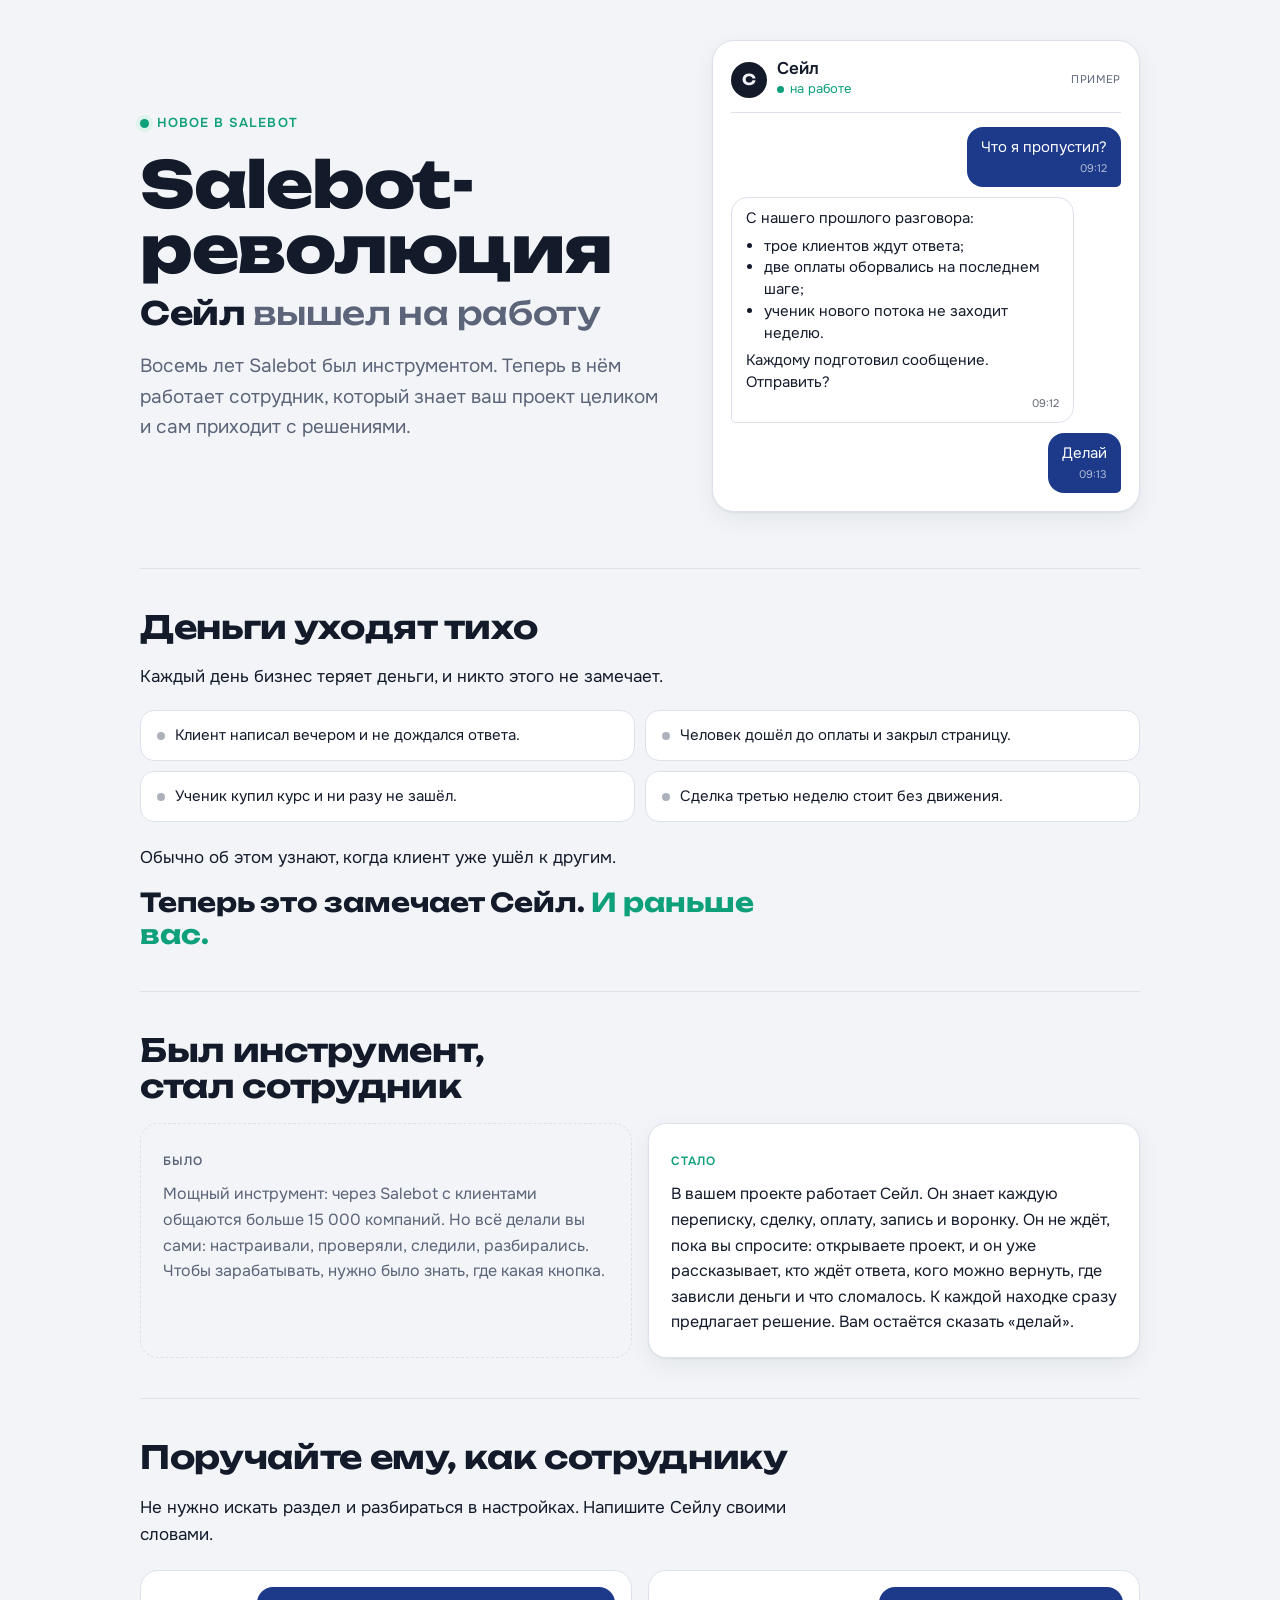
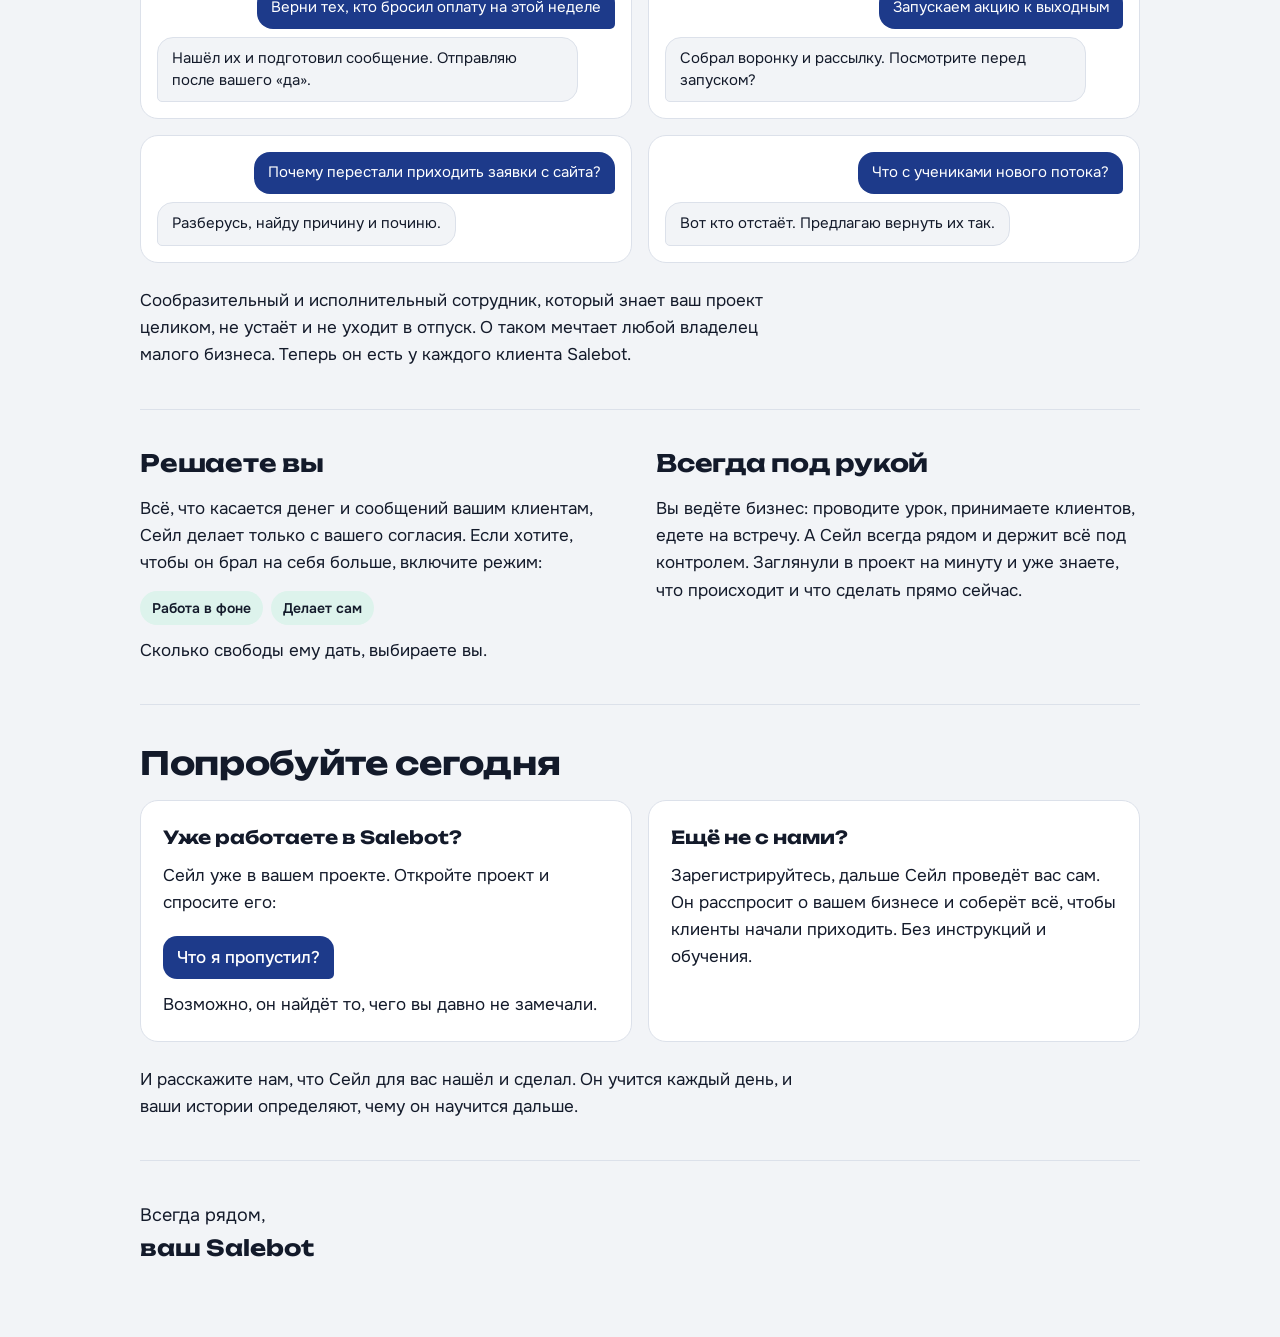
==== sale/index.html @ 3306b111 "Обращение к клиентам: Salebot-революция, Сейл вышел на работу" ====
<!doctype html>
<html lang="ru">
<head>
<meta charset="utf-8">
<meta name="viewport" content="width=device-width, initial-scale=1">
<meta name="robots" content="noindex, nofollow">
<title>Сейл вышел на работу</title>
<link rel="preconnect" href="https://fonts.googleapis.com">
<link rel="preconnect" href="https://fonts.gstatic.com" crossorigin>
<link rel="stylesheet" href="https://fonts.googleapis.com/css2?family=Unbounded:wght@500;700;800&family=Onest:wght@400;500;600;700&display=swap">
<style>
*, *::before, *::after { box-sizing: border-box; }
html { -webkit-text-size-adjust: 100%; }
body { margin: 0; }
img { max-width: 100%; }
/* Layout: one reading column; the product speaks through messenger bubbles (owner right, Sale left), "online" green as the only accent */
:root {
  --bg: #F2F4F7;
  --surface: #FFFFFF;
  --ink: #131A2A;
  --muted: #5B6478;
  --line: #DCE1EA;
  --accent: #0E9F7B;
  --accent-soft: #DDF3EC;
  --owner: #1D3A8A;
  --owner-ink: #FFFFFF;
  --sale: #FFFFFF;
  --draft: #8A5A00;
  --draft-bg: #FFF3D6;
  --f-display: "Unbounded", "Arial Black", system-ui, sans-serif;
  --f-body: "Onest", "Segoe UI", system-ui, -apple-system, sans-serif;
  --shadow: 0 1px 2px rgba(19,26,42,.06), 0 8px 24px rgba(19,26,42,.06);
}
@media (prefers-color-scheme: dark) {
  :root:not([data-theme="light"]) {
    --bg: #0E131D; --surface: #161D2B; --ink: #E9EDF5; --muted: #9AA4B8; --line: #263045;
    --accent: #2DC89F; --accent-soft: #123A31; --owner: #3558C4; --owner-ink: #FFFFFF;
    --sale: #1C2536; --draft: #F1C267; --draft-bg: #2E2616;
    --shadow: 0 1px 2px rgba(0,0,0,.3), 0 8px 24px rgba(0,0,0,.25);
    color-scheme: dark;
  }
}
:root[data-theme="dark"] {
  --bg: #0E131D; --surface: #161D2B; --ink: #E9EDF5; --muted: #9AA4B8; --line: #263045;
  --accent: #2DC89F; --accent-soft: #123A31; --owner: #3558C4; --owner-ink: #FFFFFF;
  --sale: #1C2536; --draft: #F1C267; --draft-bg: #2E2616;
  --shadow: 0 1px 2px rgba(0,0,0,.3), 0 8px 24px rgba(0,0,0,.25);
  color-scheme: dark;
}

body { background: var(--bg); color: var(--ink); font-family: var(--f-body); font-size: 17px; line-height: 1.6; }
.wrap { max-width: 1040px; margin: 0 auto; padding-inline: 20px; padding-block: 0 72px; }
.col { max-width: 660px; }

.draft { display: flex; justify-content: center; padding-block: 10px; }
.draft span { font-size: 12px; letter-spacing: .06em; text-transform: uppercase; font-weight: 600; color: var(--draft); background: var(--draft-bg); padding: 4px 12px; border-radius: 999px; }

/* Hero */
.hero { display: grid; grid-template-columns: minmax(0, 1.1fr) minmax(0, .9fr); gap: 48px; align-items: center; padding-block: 40px 56px; }
.eyebrow { display: inline-flex; align-items: center; gap: 8px; font-size: 13px; font-weight: 600; letter-spacing: .08em; text-transform: uppercase; color: var(--accent); }
.dot { width: 9px; height: 9px; border-radius: 50%; background: var(--accent); box-shadow: 0 0 0 4px var(--accent-soft); flex: none; }
h1 { font-family: var(--f-display); font-weight: 800; font-size: clamp(34px, 6vw, 64px); line-height: 1.02; letter-spacing: -.02em; margin: 16px 0 0; text-wrap: balance; }
h1 .sub { display: block; font-weight: 500; font-size: .5em; letter-spacing: -.01em; margin-top: 14px; color: var(--muted); }
h1 .sub b { color: var(--ink); font-weight: 700; }
.lead { font-size: 19px; color: var(--muted); margin: 22px 0 0; max-width: 34em; }

/* Chat */
.chat { background: var(--surface); border: 1px solid var(--line); border-radius: 22px; box-shadow: var(--shadow); padding: 18px; display: flex; flex-direction: column; gap: 10px; min-width: 0; }
.chat-head { display: flex; align-items: center; gap: 10px; padding-bottom: 12px; border-bottom: 1px solid var(--line); margin-bottom: 4px; }
.avatar { width: 36px; height: 36px; border-radius: 50%; background: var(--ink); color: var(--bg); display: grid; place-items: center; font-family: var(--f-display); font-weight: 700; font-size: 15px; flex: none; }
.chat-head .who { font-weight: 600; line-height: 1.2; }
.chat-head .status { font-size: 13px; color: var(--accent); display: flex; align-items: center; gap: 6px; }
.chat-head .status .dot { width: 7px; height: 7px; box-shadow: none; }
.chat-note { margin-left: auto; font-size: 11px; letter-spacing: .06em; text-transform: uppercase; color: var(--muted); }
.msg { max-width: 88%; padding: 10px 14px; border-radius: 16px; font-size: 15px; line-height: 1.45; }
.msg.owner { align-self: flex-end; background: var(--owner); color: var(--owner-ink); border-bottom-right-radius: 5px; }
.msg.sale { align-self: flex-start; background: var(--sale); border: 1px solid var(--line); border-bottom-left-radius: 5px; }
.msg.sale ul { margin: 6px 0 6px; padding-left: 18px; }
.msg .time { display: block; text-align: right; font-size: 11px; opacity: .65; margin-top: 2px; }
.hero .msg { animation: pop .45s ease-out both; }
.hero .msg:nth-of-type(2) { animation-delay: .25s; }
.hero .msg:nth-of-type(3) { animation-delay: .6s; }
@keyframes pop { from { transform: translateY(8px); opacity: .01; } to { transform: none; opacity: 1; } }

/* Sections */
section { padding-block: 40px; border-top: 1px solid var(--line); }
h2 { font-family: var(--f-display); font-weight: 700; font-size: clamp(24px, 3.4vw, 32px); line-height: 1.15; letter-spacing: -.01em; margin: 0 0 18px; text-wrap: balance; }
p { margin: 0 0 14px; }
p:last-child { margin-bottom: 0; }
.accent { color: var(--accent); }

.losses { list-style: none; padding: 0; margin: 20px 0 22px; display: grid; grid-template-columns: repeat(2, minmax(0, 1fr)); gap: 10px; }
.losses li { background: var(--surface); border: 1px solid var(--line); border-radius: 14px; padding: 14px 16px; font-size: 15px; line-height: 1.4; display: flex; gap: 10px; align-items: flex-start; }
.losses li::before { content: ""; width: 8px; height: 8px; border-radius: 50%; background: var(--muted); opacity: .5; margin-top: 7px; flex: none; }
.punch { font-family: var(--f-display); font-weight: 700; font-size: clamp(20px, 2.8vw, 26px); line-height: 1.25; margin-top: 8px; }

.shift { display: grid; grid-template-columns: repeat(2, minmax(0, 1fr)); gap: 16px; margin-top: 8px; }
.shift > div { border-radius: 18px; padding: 22px; min-width: 0; }
.was { border: 1px dashed var(--line); color: var(--muted); }
.now { background: var(--surface); border: 1px solid var(--line); box-shadow: var(--shadow); }
.tag { display: inline-block; font-size: 12px; font-weight: 600; letter-spacing: .08em; text-transform: uppercase; margin-bottom: 10px; }
.now .tag { color: var(--accent); }
.shift p { font-size: 16px; }

.tasks { display: grid; grid-template-columns: repeat(2, minmax(0, 1fr)); gap: 16px; margin-top: 22px; }
.task { display: flex; flex-direction: column; gap: 8px; background: var(--surface); border: 1px solid var(--line); border-radius: 18px; padding: 16px; min-width: 0; }
.task .msg { max-width: 92%; }
.task .msg.sale { background: var(--bg); }

.promise { display: grid; grid-template-columns: repeat(2, minmax(0, 1fr)); gap: 32px; }
.promise h2 { font-size: clamp(20px, 2.6vw, 24px); }
.modes { display: flex; flex-wrap: wrap; gap: 8px; margin-top: 12px; }
.mode { font-size: 14px; font-weight: 600; padding: 6px 12px; border-radius: 999px; background: var(--accent-soft); color: var(--ink); }

.cta { display: grid; grid-template-columns: repeat(2, minmax(0, 1fr)); gap: 16px; margin-top: 8px; }
.cta > div { background: var(--surface); border: 1px solid var(--line); border-radius: 18px; padding: 22px; min-width: 0; }
.cta h3 { font-family: var(--f-display); font-weight: 700; font-size: 18px; margin: 0 0 10px; }
.cta .ask { display: inline-block; margin-top: 6px; background: var(--owner); color: var(--owner-ink); padding: 8px 14px; border-radius: 14px; border-bottom-right-radius: 5px; font-weight: 500; }

.sign { padding-top: 40px; border-top: 1px solid var(--line); }
.sign p { font-size: 18px; }
.sign .brand { font-family: var(--f-display); font-weight: 700; font-size: 22px; }

@media (max-width: 820px) {
  .hero { grid-template-columns: minmax(0, 1fr); gap: 32px; padding-block: 24px 40px; }
  .promise { grid-template-columns: minmax(0, 1fr); gap: 32px; }
}
@media (max-width: 600px) {
  body { font-size: 16px; }
  .wrap { padding-inline: 16px; }
  .losses, .shift, .tasks, .cta { grid-template-columns: minmax(0, 1fr); }
  .lead { font-size: 17px; }
}
@media (prefers-reduced-motion: reduce) {
  .hero .msg { animation: none; }
}
</style>
</head>
<body>

<div class="wrap">
  <header class="hero">
    <div>
      <span class="eyebrow"><span class="dot"></span>Новое в Salebot</span>
      <h1>Salebot-революция <span class="sub"><b>Сейл</b> вышел на работу</span></h1>
      <p class="lead">Восемь лет Salebot был инструментом. Теперь в нём работает сотрудник, который знает ваш проект целиком и сам приходит с решениями.</p>
    </div>

    <div class="chat" aria-label="Пример разговора с Сейлом">
      <div class="chat-head">
        <div class="avatar">С</div>
        <div>
          <div class="who">Сейл</div>
          <div class="status"><span class="dot"></span>на работе</div>
        </div>
        <span class="chat-note">Пример</span>
      </div>
      <div class="msg owner">Что я пропустил?<span class="time">09:12</span></div>
      <div class="msg sale">С нашего прошлого разговора:
        <ul>
          <li>трое клиентов ждут ответа;</li>
          <li>две оплаты оборвались на последнем шаге;</li>
          <li>ученик нового потока не заходит неделю.</li>
        </ul>
        Каждому подготовил сообщение. Отправить?<span class="time">09:12</span></div>
      <div class="msg owner">Делай<span class="time">09:13</span></div>
    </div>
  </header>

  <section>
    <div class="col">
      <h2>Деньги уходят тихо</h2>
      <p>Каждый день бизнес теряет деньги, и никто этого не замечает.</p>
    </div>
    <ul class="losses">
      <li>Клиент написал вечером и не дождался ответа.</li>
      <li>Человек дошёл до оплаты и закрыл страницу.</li>
      <li>Ученик купил курс и ни разу не зашёл.</li>
      <li>Сделка третью неделю стоит без движения.</li>
    </ul>
    <div class="col">
      <p>Обычно об этом узнают, когда клиент уже ушёл к другим.</p>
      <p class="punch">Теперь это замечает Сейл. <span class="accent">И раньше вас.</span></p>
    </div>
  </section>

  <section>
    <div class="col"><h2>Был инструмент, стал сотрудник</h2></div>
    <div class="shift">
      <div class="was">
        <span class="tag">Было</span>
        <p>Мощный инструмент: через Salebot с клиентами общаются больше 15&nbsp;000 компаний. Но всё делали вы сами: настраивали, проверяли, следили, разбирались. Чтобы зарабатывать, нужно было знать, где какая кнопка.</p>
      </div>
      <div class="now">
        <span class="tag">Стало</span>
        <p>В вашем проекте работает Сейл. Он знает каждую переписку, сделку, оплату, запись и воронку. Он не ждёт, пока вы спросите: открываете проект, и он уже рассказывает, кто ждёт ответа, кого можно вернуть, где зависли деньги и что сломалось. К каждой находке сразу предлагает решение. Вам остаётся сказать «делай».</p>
      </div>
    </div>
  </section>

  <section>
    <div class="col">
      <h2>Поручайте ему, как сотруднику</h2>
      <p>Не нужно искать раздел и разбираться в настройках. Напишите Сейлу своими словами.</p>
    </div>
    <div class="tasks">
      <div class="task">
        <div class="msg owner">Верни тех, кто бросил оплату на этой неделе</div>
        <div class="msg sale">Нашёл их и подготовил сообщение. Отправляю после вашего «да».</div>
      </div>
      <div class="task">
        <div class="msg owner">Запускаем акцию к выходным</div>
        <div class="msg sale">Собрал воронку и рассылку. Посмотрите перед запуском?</div>
      </div>
      <div class="task">
        <div class="msg owner">Почему перестали приходить заявки с сайта?</div>
        <div class="msg sale">Разберусь, найду причину и починю.</div>
      </div>
      <div class="task">
        <div class="msg owner">Что с учениками нового потока?</div>
        <div class="msg sale">Вот кто отстаёт. Предлагаю вернуть их так.</div>
      </div>
    </div>
    <div class="col" style="margin-top:24px">
      <p>Сообразительный и исполнительный сотрудник, который знает ваш проект целиком, не устаёт и не уходит в отпуск. О таком мечтает любой владелец малого бизнеса. Теперь он есть у каждого клиента Salebot.</p>
    </div>
  </section>

  <section class="promise">
    <div>
      <h2>Решаете вы</h2>
      <p>Всё, что касается денег и сообщений вашим клиентам, Сейл делает только с вашего согласия. Если хотите, чтобы он брал на себя больше, включите режим:</p>
      <div class="modes"><span class="mode">Работа в фоне</span><span class="mode">Делает сам</span></div>
      <p style="margin-top:12px">Сколько свободы ему дать, выбираете вы.</p>
    </div>
    <div>
      <h2>Всегда под рукой</h2>
      <p>Вы ведёте бизнес: проводите урок, принимаете клиентов, едете на встречу. А Сейл всегда рядом и держит всё под контролем. Заглянули в проект на минуту и уже знаете, что происходит и что сделать прямо сейчас.</p>
    </div>
  </section>

  <section>
    <div class="col"><h2>Попробуйте сегодня</h2></div>
    <div class="cta">
      <div>
        <h3>Уже работаете в Salebot?</h3>
        <p>Сейл уже в вашем проекте. Откройте проект и спросите его:</p>
        <span class="ask">Что я пропустил?</span>
        <p style="margin-top:12px">Возможно, он найдёт то, чего вы давно не замечали.</p>
      </div>
      <div>
        <h3>Ещё не с нами?</h3>
        <p>Зарегистрируйтесь, дальше Сейл проведёт вас сам. Он расспросит о вашем бизнесе и соберёт всё, чтобы клиенты начали приходить. Без инструкций и обучения.</p>
      </div>
    </div>
    <div class="col" style="margin-top:24px">
      <p>И расскажите нам, что Сейл для вас нашёл и сделал. Он учится каждый день, и ваши истории определяют, чему он научится дальше.</p>
    </div>
  </section>

  <footer class="sign">
    <p>Всегда рядом,<br><span class="brand">ваш Salebot</span></p>
  </footer>
</div>
</body>
</html>
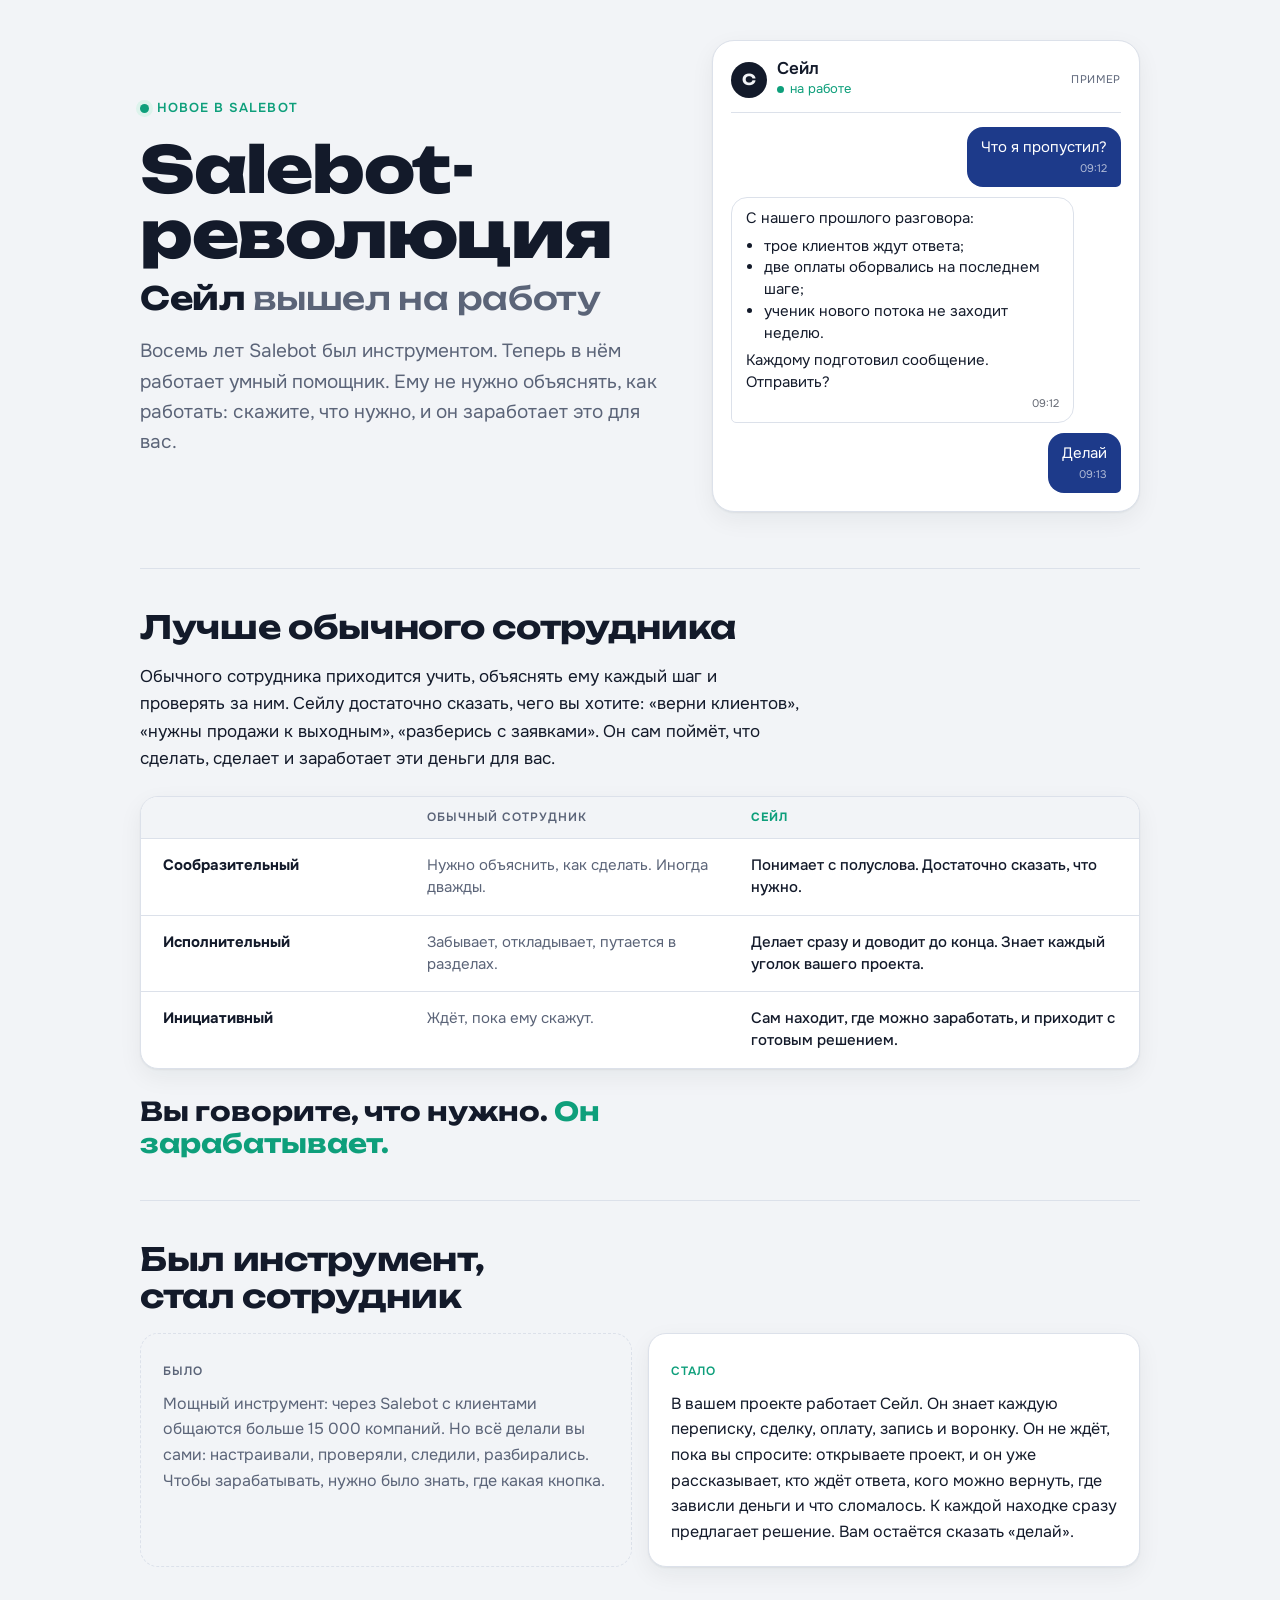
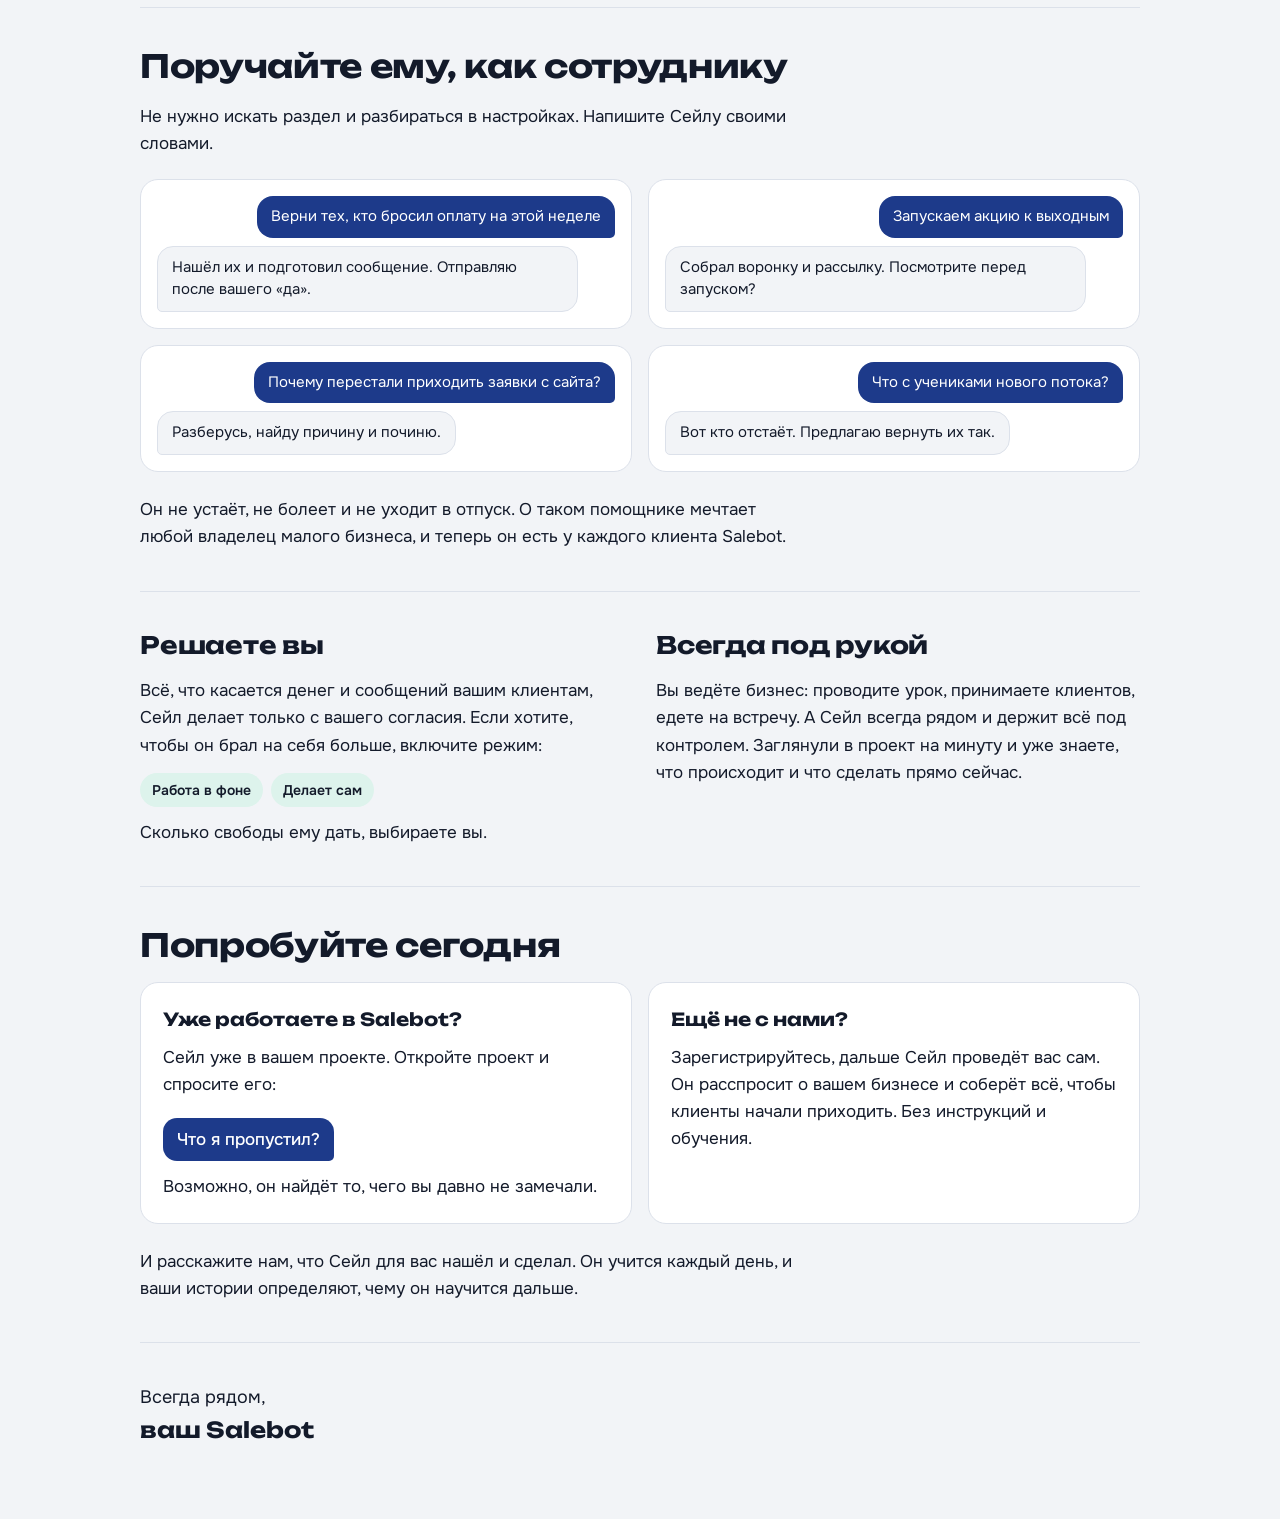
==== commit a264e6e3: "Сейл: блок «Лучше обычного сотрудника» вместо «Деньги уходят тихо»" ====
--- a/sale/index.html
+++ b/sale/index.html
@@ -89,9 +89,14 @@
 p:last-child { margin-bottom: 0; }
 .accent { color: var(--accent); }
 
-.losses { list-style: none; padding: 0; margin: 20px 0 22px; display: grid; grid-template-columns: repeat(2, minmax(0, 1fr)); gap: 10px; }
-.losses li { background: var(--surface); border: 1px solid var(--line); border-radius: 14px; padding: 14px 16px; font-size: 15px; line-height: 1.4; display: flex; gap: 10px; align-items: flex-start; }
-.losses li::before { content: ""; width: 8px; height: 8px; border-radius: 50%; background: var(--muted); opacity: .5; margin-top: 7px; flex: none; }
+.vs { margin: 24px 0 26px; background: var(--surface); border: 1px solid var(--line); border-radius: 18px; box-shadow: var(--shadow); overflow: hidden; }
+.vs-row { display: grid; grid-template-columns: minmax(0, .8fr) minmax(0, 1fr) minmax(0, 1.2fr); gap: 20px; padding: 16px 22px; border-top: 1px solid var(--line); font-size: 15px; line-height: 1.45; align-items: start; }
+.vs-row > * { min-width: 0; }
+.vs-row b { font-weight: 700; }
+.vs-row span:nth-child(2) { color: var(--muted); }
+.vs-row span:nth-child(3) { font-weight: 500; }
+.vs-head { border-top: 0; padding-block: 12px; font-size: 12px; font-weight: 600; letter-spacing: .08em; text-transform: uppercase; background: var(--bg); }
+.vs-head span:nth-child(3) { font-weight: 700; }
 .punch { font-family: var(--f-display); font-weight: 700; font-size: clamp(20px, 2.8vw, 26px); line-height: 1.25; margin-top: 8px; }
 
 .shift { display: grid; grid-template-columns: repeat(2, minmax(0, 1fr)); gap: 16px; margin-top: 8px; }
@@ -128,7 +133,12 @@
 @media (max-width: 600px) {
   body { font-size: 16px; }
   .wrap { padding-inline: 16px; }
-  .losses, .shift, .tasks, .cta { grid-template-columns: minmax(0, 1fr); }
+  .shift, .tasks, .cta { grid-template-columns: minmax(0, 1fr); }
+  .vs-head { display: none; }
+  .vs-row { grid-template-columns: minmax(0, 1fr); gap: 6px; border-top: 1px solid var(--line); }
+  .vs .vs-row:nth-child(2) { border-top: 0; }
+  .vs-row span:nth-child(2)::before { content: "Обычный сотрудник: "; font-weight: 600; }
+  .vs-row span:nth-child(3)::before { content: "Сейл: "; font-weight: 700; color: var(--accent); }
   .lead { font-size: 17px; }
 }
 @media (prefers-reduced-motion: reduce) {
@@ -143,7 +153,7 @@
     <div>
       <span class="eyebrow"><span class="dot"></span>Новое в Salebot</span>
       <h1>Salebot-революция <span class="sub"><b>Сейл</b> вышел на работу</span></h1>
-      <p class="lead">Восемь лет Salebot был инструментом. Теперь в нём работает сотрудник, который знает ваш проект целиком и сам приходит с решениями.</p>
+      <p class="lead">Восемь лет Salebot был инструментом. Теперь в нём работает умный помощник. Ему не нужно объяснять, как работать: скажите, что нужно, и он заработает это для вас.</p>
     </div>
 
     <div class="chat" aria-label="Пример разговора с Сейлом">
@@ -169,18 +179,33 @@
 
   <section>
     <div class="col">
-      <h2>Деньги уходят тихо</h2>
-      <p>Каждый день бизнес теряет деньги, и никто этого не замечает.</p>
-    </div>
-    <ul class="losses">
-      <li>Клиент написал вечером и не дождался ответа.</li>
-      <li>Человек дошёл до оплаты и закрыл страницу.</li>
-      <li>Ученик купил курс и ни разу не зашёл.</li>
-      <li>Сделка третью неделю стоит без движения.</li>
-    </ul>
+      <h2>Лучше обычного сотрудника</h2>
+      <p>Обычного сотрудника приходится учить, объяснять ему каждый шаг и проверять за ним. Сейлу достаточно сказать, чего вы хотите: «верни клиентов», «нужны продажи к выходным», «разберись с заявками». Он сам поймёт, что сделать, сделает и заработает эти деньги для вас.</p>
+    </div>
+    <div class="vs" role="table" aria-label="Обычный сотрудник и Сейл">
+      <div class="vs-row vs-head" role="row">
+        <span role="columnheader"></span>
+        <span role="columnheader">Обычный сотрудник</span>
+        <span role="columnheader" class="accent">Сейл</span>
+      </div>
+      <div class="vs-row" role="row">
+        <b role="rowheader">Сообразительный</b>
+        <span role="cell">Нужно объяснить, как сделать. Иногда дважды.</span>
+        <span role="cell">Понимает с полуслова. Достаточно сказать, что нужно.</span>
+      </div>
+      <div class="vs-row" role="row">
+        <b role="rowheader">Исполнительный</b>
+        <span role="cell">Забывает, откладывает, путается в разделах.</span>
+        <span role="cell">Делает сразу и доводит до конца. Знает каждый уголок вашего проекта.</span>
+      </div>
+      <div class="vs-row" role="row">
+        <b role="rowheader">Инициативный</b>
+        <span role="cell">Ждёт, пока ему скажут.</span>
+        <span role="cell">Сам находит, где можно заработать, и приходит с готовым решением.</span>
+      </div>
+    </div>
     <div class="col">
-      <p>Обычно об этом узнают, когда клиент уже ушёл к другим.</p>
-      <p class="punch">Теперь это замечает Сейл. <span class="accent">И раньше вас.</span></p>
+      <p class="punch">Вы говорите, что нужно. <span class="accent">Он зарабатывает.</span></p>
     </div>
   </section>
 
@@ -222,7 +247,7 @@
       </div>
     </div>
     <div class="col" style="margin-top:24px">
-      <p>Сообразительный и исполнительный сотрудник, который знает ваш проект целиком, не устаёт и не уходит в отпуск. О таком мечтает любой владелец малого бизнеса. Теперь он есть у каждого клиента Salebot.</p>
+      <p>Он не устаёт, не болеет и не уходит в отпуск. О таком помощнике мечтает любой владелец малого бизнеса, и теперь он есть у каждого клиента Salebot.</p>
     </div>
   </section>
 
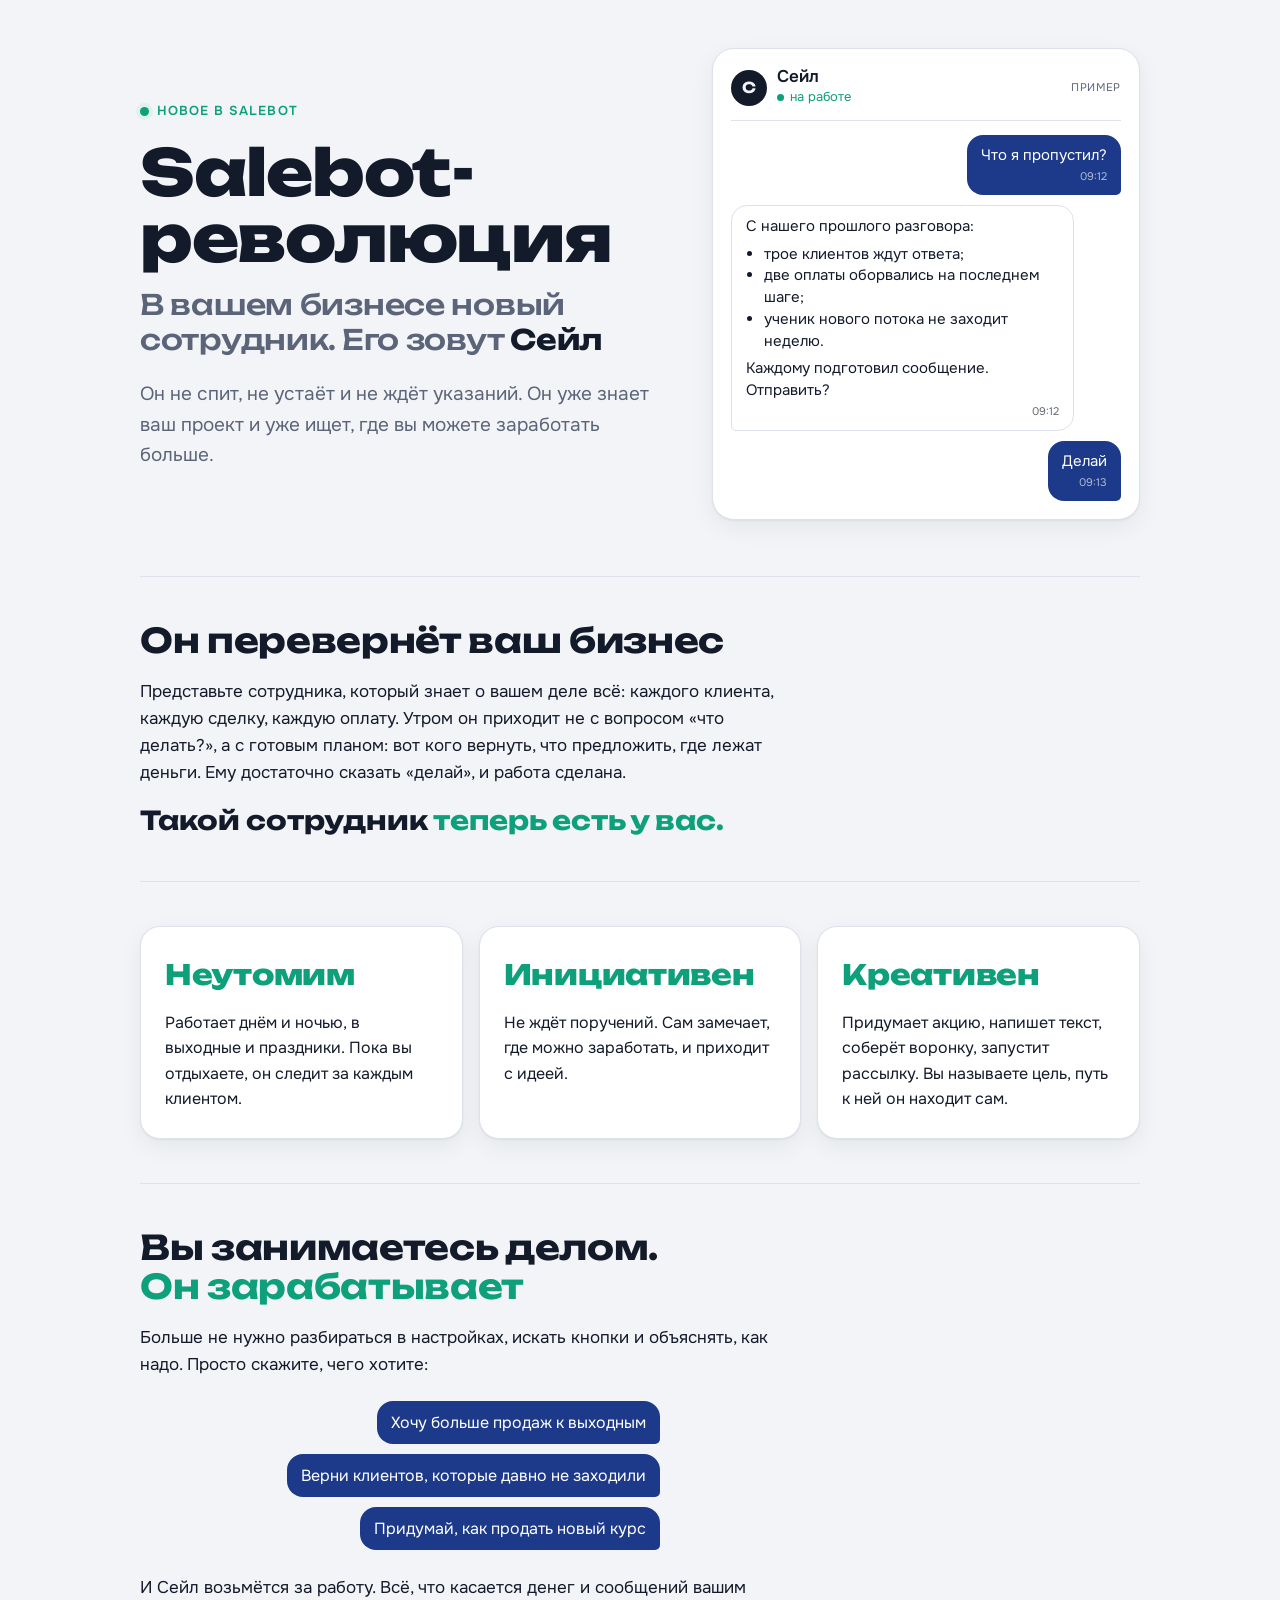
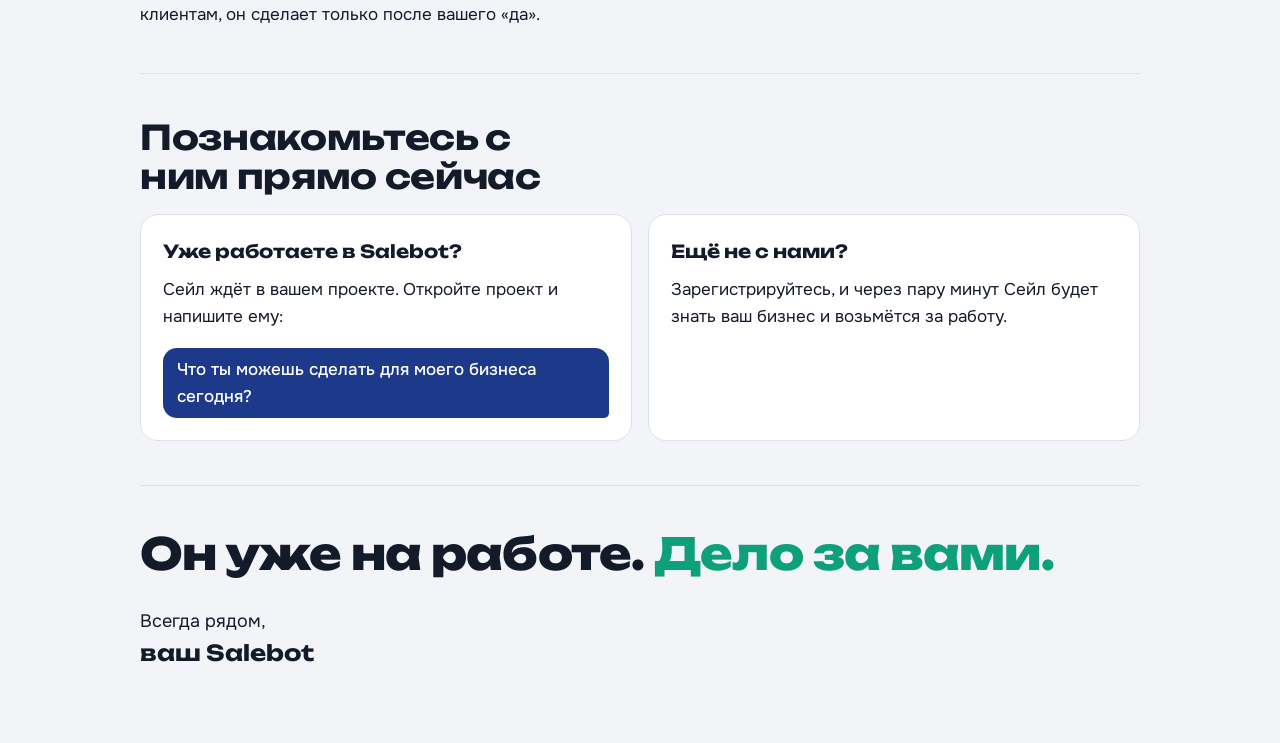
==== commit 9fd558a2: "Сейл: новый текст — новый сотрудник, неутомим, инициативен, креативен" ====
--- a/sale/index.html
+++ b/sale/index.html
@@ -13,7 +13,7 @@
 html { -webkit-text-size-adjust: 100%; }
 body { margin: 0; }
 img { max-width: 100%; }
-/* Layout: one reading column; the product speaks through messenger bubbles (owner right, Sale left), "online" green as the only accent */
+/* Layout: one thought, told loud — hero with a live chat, three big quality cards, owner requests as messenger bubbles, "online" green as the only accent */
 :root {
   --bg: #F2F4F7;
   --surface: #FFFFFF;
@@ -25,8 +25,6 @@
   --owner: #1D3A8A;
   --owner-ink: #FFFFFF;
   --sale: #FFFFFF;
-  --draft: #8A5A00;
-  --draft-bg: #FFF3D6;
   --f-display: "Unbounded", "Arial Black", system-ui, sans-serif;
   --f-body: "Onest", "Segoe UI", system-ui, -apple-system, sans-serif;
   --shadow: 0 1px 2px rgba(19,26,42,.06), 0 8px 24px rgba(19,26,42,.06);
@@ -34,16 +32,14 @@
 @media (prefers-color-scheme: dark) {
   :root:not([data-theme="light"]) {
     --bg: #0E131D; --surface: #161D2B; --ink: #E9EDF5; --muted: #9AA4B8; --line: #263045;
-    --accent: #2DC89F; --accent-soft: #123A31; --owner: #3558C4; --owner-ink: #FFFFFF;
-    --sale: #1C2536; --draft: #F1C267; --draft-bg: #2E2616;
+    --accent: #2DC89F; --accent-soft: #123A31; --owner: #3558C4; --owner-ink: #FFFFFF; --sale: #1C2536;
     --shadow: 0 1px 2px rgba(0,0,0,.3), 0 8px 24px rgba(0,0,0,.25);
     color-scheme: dark;
   }
 }
 :root[data-theme="dark"] {
   --bg: #0E131D; --surface: #161D2B; --ink: #E9EDF5; --muted: #9AA4B8; --line: #263045;
-  --accent: #2DC89F; --accent-soft: #123A31; --owner: #3558C4; --owner-ink: #FFFFFF;
-  --sale: #1C2536; --draft: #F1C267; --draft-bg: #2E2616;
+  --accent: #2DC89F; --accent-soft: #123A31; --owner: #3558C4; --owner-ink: #FFFFFF; --sale: #1C2536;
   --shadow: 0 1px 2px rgba(0,0,0,.3), 0 8px 24px rgba(0,0,0,.25);
   color-scheme: dark;
 }
@@ -52,15 +48,12 @@
 .wrap { max-width: 1040px; margin: 0 auto; padding-inline: 20px; padding-block: 0 72px; }
 .col { max-width: 660px; }
 
-.draft { display: flex; justify-content: center; padding-block: 10px; }
-.draft span { font-size: 12px; letter-spacing: .06em; text-transform: uppercase; font-weight: 600; color: var(--draft); background: var(--draft-bg); padding: 4px 12px; border-radius: 999px; }
-
 /* Hero */
-.hero { display: grid; grid-template-columns: minmax(0, 1.1fr) minmax(0, .9fr); gap: 48px; align-items: center; padding-block: 40px 56px; }
+.hero { display: grid; grid-template-columns: minmax(0, 1.1fr) minmax(0, .9fr); gap: 48px; align-items: center; padding-block: 48px 56px; }
 .eyebrow { display: inline-flex; align-items: center; gap: 8px; font-size: 13px; font-weight: 600; letter-spacing: .08em; text-transform: uppercase; color: var(--accent); }
 .dot { width: 9px; height: 9px; border-radius: 50%; background: var(--accent); box-shadow: 0 0 0 4px var(--accent-soft); flex: none; }
 h1 { font-family: var(--f-display); font-weight: 800; font-size: clamp(34px, 6vw, 64px); line-height: 1.02; letter-spacing: -.02em; margin: 16px 0 0; text-wrap: balance; }
-h1 .sub { display: block; font-weight: 500; font-size: .5em; letter-spacing: -.01em; margin-top: 14px; color: var(--muted); }
+h1 .sub { display: block; font-weight: 500; font-size: .44em; line-height: 1.25; letter-spacing: -.01em; margin-top: 16px; color: var(--muted); }
 h1 .sub b { color: var(--ink); font-weight: 700; }
 .lead { font-size: 19px; color: var(--muted); margin: 22px 0 0; max-width: 34em; }
 
@@ -75,7 +68,7 @@
 .msg { max-width: 88%; padding: 10px 14px; border-radius: 16px; font-size: 15px; line-height: 1.45; }
 .msg.owner { align-self: flex-end; background: var(--owner); color: var(--owner-ink); border-bottom-right-radius: 5px; }
 .msg.sale { align-self: flex-start; background: var(--sale); border: 1px solid var(--line); border-bottom-left-radius: 5px; }
-.msg.sale ul { margin: 6px 0 6px; padding-left: 18px; }
+.msg.sale ul { margin: 6px 0; padding-left: 18px; }
 .msg .time { display: block; text-align: right; font-size: 11px; opacity: .65; margin-top: 2px; }
 .hero .msg { animation: pop .45s ease-out both; }
 .hero .msg:nth-of-type(2) { animation-delay: .25s; }
@@ -83,62 +76,42 @@
 @keyframes pop { from { transform: translateY(8px); opacity: .01; } to { transform: none; opacity: 1; } }
 
 /* Sections */
-section { padding-block: 40px; border-top: 1px solid var(--line); }
-h2 { font-family: var(--f-display); font-weight: 700; font-size: clamp(24px, 3.4vw, 32px); line-height: 1.15; letter-spacing: -.01em; margin: 0 0 18px; text-wrap: balance; }
+section { padding-block: 44px; border-top: 1px solid var(--line); }
+h2 { font-family: var(--f-display); font-weight: 700; font-size: clamp(24px, 3.4vw, 34px); line-height: 1.15; letter-spacing: -.01em; margin: 0 0 18px; text-wrap: balance; }
 p { margin: 0 0 14px; }
 p:last-child { margin-bottom: 0; }
 .accent { color: var(--accent); }
-
-.vs { margin: 24px 0 26px; background: var(--surface); border: 1px solid var(--line); border-radius: 18px; box-shadow: var(--shadow); overflow: hidden; }
-.vs-row { display: grid; grid-template-columns: minmax(0, .8fr) minmax(0, 1fr) minmax(0, 1.2fr); gap: 20px; padding: 16px 22px; border-top: 1px solid var(--line); font-size: 15px; line-height: 1.45; align-items: start; }
-.vs-row > * { min-width: 0; }
-.vs-row b { font-weight: 700; }
-.vs-row span:nth-child(2) { color: var(--muted); }
-.vs-row span:nth-child(3) { font-weight: 500; }
-.vs-head { border-top: 0; padding-block: 12px; font-size: 12px; font-weight: 600; letter-spacing: .08em; text-transform: uppercase; background: var(--bg); }
-.vs-head span:nth-child(3) { font-weight: 700; }
-.punch { font-family: var(--f-display); font-weight: 700; font-size: clamp(20px, 2.8vw, 26px); line-height: 1.25; margin-top: 8px; }
-
-.shift { display: grid; grid-template-columns: repeat(2, minmax(0, 1fr)); gap: 16px; margin-top: 8px; }
-.shift > div { border-radius: 18px; padding: 22px; min-width: 0; }
-.was { border: 1px dashed var(--line); color: var(--muted); }
-.now { background: var(--surface); border: 1px solid var(--line); box-shadow: var(--shadow); }
-.tag { display: inline-block; font-size: 12px; font-weight: 600; letter-spacing: .08em; text-transform: uppercase; margin-bottom: 10px; }
-.now .tag { color: var(--accent); }
-.shift p { font-size: 16px; }
-
-.tasks { display: grid; grid-template-columns: repeat(2, minmax(0, 1fr)); gap: 16px; margin-top: 22px; }
-.task { display: flex; flex-direction: column; gap: 8px; background: var(--surface); border: 1px solid var(--line); border-radius: 18px; padding: 16px; min-width: 0; }
-.task .msg { max-width: 92%; }
-.task .msg.sale { background: var(--bg); }
-
-.promise { display: grid; grid-template-columns: repeat(2, minmax(0, 1fr)); gap: 32px; }
-.promise h2 { font-size: clamp(20px, 2.6vw, 24px); }
-.modes { display: flex; flex-wrap: wrap; gap: 8px; margin-top: 12px; }
-.mode { font-size: 14px; font-weight: 600; padding: 6px 12px; border-radius: 999px; background: var(--accent-soft); color: var(--ink); }
-
-.cta { display: grid; grid-template-columns: repeat(2, minmax(0, 1fr)); gap: 16px; margin-top: 8px; }
+.punch { font-family: var(--f-display); font-weight: 700; font-size: clamp(20px, 2.8vw, 26px); line-height: 1.25; margin-top: 18px; }
+
+/* Qualities */
+.qualities { display: grid; grid-template-columns: repeat(3, minmax(0, 1fr)); gap: 16px; }
+.q { background: var(--surface); border: 1px solid var(--line); border-radius: 20px; box-shadow: var(--shadow); padding: 26px 24px; min-width: 0; }
+.q h3 { font-family: var(--f-display); font-weight: 800; font-size: clamp(22px, 2.6vw, 28px); letter-spacing: -.01em; margin: 0 0 12px; color: var(--accent); }
+.q p { font-size: 16px; }
+
+/* Requests */
+.asks { display: flex; flex-direction: column; align-items: flex-end; gap: 10px; margin: 22px 0 24px; max-width: 520px; }
+.asks .msg { font-size: 16px; }
+
+/* CTA */
+.cta { display: grid; grid-template-columns: repeat(2, minmax(0, 1fr)); gap: 16px; }
 .cta > div { background: var(--surface); border: 1px solid var(--line); border-radius: 18px; padding: 22px; min-width: 0; }
 .cta h3 { font-family: var(--f-display); font-weight: 700; font-size: 18px; margin: 0 0 10px; }
-.cta .ask { display: inline-block; margin-top: 6px; background: var(--owner); color: var(--owner-ink); padding: 8px 14px; border-radius: 14px; border-bottom-right-radius: 5px; font-weight: 500; }
-
-.sign { padding-top: 40px; border-top: 1px solid var(--line); }
-.sign p { font-size: 18px; }
-.sign .brand { font-family: var(--f-display); font-weight: 700; font-size: 22px; }
+.cta .ask { display: inline-block; margin-block: 4px 0; background: var(--owner); color: var(--owner-ink); padding: 8px 14px; border-radius: 14px; border-bottom-right-radius: 5px; font-weight: 500; }
+
+.final { padding-top: 44px; border-top: 1px solid var(--line); display: flex; flex-direction: column; gap: 28px; }
+.final .big { font-family: var(--f-display); font-weight: 800; font-size: clamp(26px, 4.4vw, 44px); line-height: 1.1; letter-spacing: -.02em; margin: 0; text-wrap: balance; }
+.final .sign { font-size: 18px; margin: 0; }
+.final .brand { font-family: var(--f-display); font-weight: 700; font-size: 22px; }
 
 @media (max-width: 820px) {
-  .hero { grid-template-columns: minmax(0, 1fr); gap: 32px; padding-block: 24px 40px; }
-  .promise { grid-template-columns: minmax(0, 1fr); gap: 32px; }
+  .hero { grid-template-columns: minmax(0, 1fr); gap: 32px; padding-block: 28px 40px; }
+  .qualities { grid-template-columns: minmax(0, 1fr); }
 }
 @media (max-width: 600px) {
   body { font-size: 16px; }
   .wrap { padding-inline: 16px; }
-  .shift, .tasks, .cta { grid-template-columns: minmax(0, 1fr); }
-  .vs-head { display: none; }
-  .vs-row { grid-template-columns: minmax(0, 1fr); gap: 6px; border-top: 1px solid var(--line); }
-  .vs .vs-row:nth-child(2) { border-top: 0; }
-  .vs-row span:nth-child(2)::before { content: "Обычный сотрудник: "; font-weight: 600; }
-  .vs-row span:nth-child(3)::before { content: "Сейл: "; font-weight: 700; color: var(--accent); }
+  .cta { grid-template-columns: minmax(0, 1fr); }
   .lead { font-size: 17px; }
 }
 @media (prefers-reduced-motion: reduce) {
@@ -152,8 +125,8 @@
   <header class="hero">
     <div>
       <span class="eyebrow"><span class="dot"></span>Новое в Salebot</span>
-      <h1>Salebot-революция <span class="sub"><b>Сейл</b> вышел на работу</span></h1>
-      <p class="lead">Восемь лет Salebot был инструментом. Теперь в нём работает умный помощник. Ему не нужно объяснять, как работать: скажите, что нужно, и он заработает это для вас.</p>
+      <h1>Salebot-революция <span class="sub">В вашем бизнесе новый сотрудник. Его зовут <b>Сейл</b></span></h1>
+      <p class="lead">Он не спит, не устаёт и не ждёт указаний. Он уже знает ваш проект и уже ищет, где вы можете заработать больше.</p>
     </div>
 
     <div class="chat" aria-label="Пример разговора с Сейлом">
@@ -179,112 +152,62 @@
 
   <section>
     <div class="col">
-      <h2>Лучше обычного сотрудника</h2>
-      <p>Обычного сотрудника приходится учить, объяснять ему каждый шаг и проверять за ним. Сейлу достаточно сказать, чего вы хотите: «верни клиентов», «нужны продажи к выходным», «разберись с заявками». Он сам поймёт, что сделать, сделает и заработает эти деньги для вас.</p>
-    </div>
-    <div class="vs" role="table" aria-label="Обычный сотрудник и Сейл">
-      <div class="vs-row vs-head" role="row">
-        <span role="columnheader"></span>
-        <span role="columnheader">Обычный сотрудник</span>
-        <span role="columnheader" class="accent">Сейл</span>
-      </div>
-      <div class="vs-row" role="row">
-        <b role="rowheader">Сообразительный</b>
-        <span role="cell">Нужно объяснить, как сделать. Иногда дважды.</span>
-        <span role="cell">Понимает с полуслова. Достаточно сказать, что нужно.</span>
-      </div>
-      <div class="vs-row" role="row">
-        <b role="rowheader">Исполнительный</b>
-        <span role="cell">Забывает, откладывает, путается в разделах.</span>
-        <span role="cell">Делает сразу и доводит до конца. Знает каждый уголок вашего проекта.</span>
-      </div>
-      <div class="vs-row" role="row">
-        <b role="rowheader">Инициативный</b>
-        <span role="cell">Ждёт, пока ему скажут.</span>
-        <span role="cell">Сам находит, где можно заработать, и приходит с готовым решением.</span>
-      </div>
-    </div>
+      <h2>Он перевернёт ваш бизнес</h2>
+      <p>Представьте сотрудника, который знает о вашем деле всё: каждого клиента, каждую сделку, каждую оплату. Утром он приходит не с вопросом «что делать?», а с готовым планом: вот кого вернуть, что предложить, где лежат деньги. Ему достаточно сказать «делай», и работа сделана.</p>
+      <p class="punch">Такой сотрудник <span class="accent">теперь есть у вас.</span></p>
+    </div>
+  </section>
+
+  <section>
+    <div class="qualities">
+      <div class="q">
+        <h3>Неутомим</h3>
+        <p>Работает днём и ночью, в выходные и праздники. Пока вы отдыхаете, он следит за каждым клиентом.</p>
+      </div>
+      <div class="q">
+        <h3>Инициативен</h3>
+        <p>Не ждёт поручений. Сам замечает, где можно заработать, и приходит с идеей.</p>
+      </div>
+      <div class="q">
+        <h3>Креативен</h3>
+        <p>Придумает акцию, напишет текст, соберёт воронку, запустит рассылку. Вы называете цель, путь к ней он находит сам.</p>
+      </div>
+    </div>
+  </section>
+
+  <section>
     <div class="col">
-      <p class="punch">Вы говорите, что нужно. <span class="accent">Он зарабатывает.</span></p>
-    </div>
-  </section>
-
-  <section>
-    <div class="col"><h2>Был инструмент, стал сотрудник</h2></div>
-    <div class="shift">
-      <div class="was">
-        <span class="tag">Было</span>
-        <p>Мощный инструмент: через Salebot с клиентами общаются больше 15&nbsp;000 компаний. Но всё делали вы сами: настраивали, проверяли, следили, разбирались. Чтобы зарабатывать, нужно было знать, где какая кнопка.</p>
-      </div>
-      <div class="now">
-        <span class="tag">Стало</span>
-        <p>В вашем проекте работает Сейл. Он знает каждую переписку, сделку, оплату, запись и воронку. Он не ждёт, пока вы спросите: открываете проект, и он уже рассказывает, кто ждёт ответа, кого можно вернуть, где зависли деньги и что сломалось. К каждой находке сразу предлагает решение. Вам остаётся сказать «делай».</p>
-      </div>
-    </div>
-  </section>
-
-  <section>
+      <h2>Вы занимаетесь делом. <span class="accent">Он зарабатывает</span></h2>
+      <p>Больше не нужно разбираться в настройках, искать кнопки и объяснять, как надо. Просто скажите, чего хотите:</p>
+    </div>
+    <div class="asks">
+      <div class="msg owner">Хочу больше продаж к выходным</div>
+      <div class="msg owner">Верни клиентов, которые давно не заходили</div>
+      <div class="msg owner">Придумай, как продать новый курс</div>
+    </div>
     <div class="col">
-      <h2>Поручайте ему, как сотруднику</h2>
-      <p>Не нужно искать раздел и разбираться в настройках. Напишите Сейлу своими словами.</p>
-    </div>
-    <div class="tasks">
-      <div class="task">
-        <div class="msg owner">Верни тех, кто бросил оплату на этой неделе</div>
-        <div class="msg sale">Нашёл их и подготовил сообщение. Отправляю после вашего «да».</div>
-      </div>
-      <div class="task">
-        <div class="msg owner">Запускаем акцию к выходным</div>
-        <div class="msg sale">Собрал воронку и рассылку. Посмотрите перед запуском?</div>
-      </div>
-      <div class="task">
-        <div class="msg owner">Почему перестали приходить заявки с сайта?</div>
-        <div class="msg sale">Разберусь, найду причину и починю.</div>
-      </div>
-      <div class="task">
-        <div class="msg owner">Что с учениками нового потока?</div>
-        <div class="msg sale">Вот кто отстаёт. Предлагаю вернуть их так.</div>
-      </div>
-    </div>
-    <div class="col" style="margin-top:24px">
-      <p>Он не устаёт, не болеет и не уходит в отпуск. О таком помощнике мечтает любой владелец малого бизнеса, и теперь он есть у каждого клиента Salebot.</p>
-    </div>
-  </section>
-
-  <section class="promise">
-    <div>
-      <h2>Решаете вы</h2>
-      <p>Всё, что касается денег и сообщений вашим клиентам, Сейл делает только с вашего согласия. Если хотите, чтобы он брал на себя больше, включите режим:</p>
-      <div class="modes"><span class="mode">Работа в фоне</span><span class="mode">Делает сам</span></div>
-      <p style="margin-top:12px">Сколько свободы ему дать, выбираете вы.</p>
-    </div>
-    <div>
-      <h2>Всегда под рукой</h2>
-      <p>Вы ведёте бизнес: проводите урок, принимаете клиентов, едете на встречу. А Сейл всегда рядом и держит всё под контролем. Заглянули в проект на минуту и уже знаете, что происходит и что сделать прямо сейчас.</p>
-    </div>
-  </section>
-
-  <section>
-    <div class="col"><h2>Попробуйте сегодня</h2></div>
+      <p>И Сейл возьмётся за работу. Всё, что касается денег и сообщений вашим клиентам, он сделает только после вашего «да».</p>
+    </div>
+  </section>
+
+  <section>
+    <div class="col"><h2>Познакомьтесь с ним прямо сейчас</h2></div>
     <div class="cta">
       <div>
         <h3>Уже работаете в Salebot?</h3>
-        <p>Сейл уже в вашем проекте. Откройте проект и спросите его:</p>
-        <span class="ask">Что я пропустил?</span>
-        <p style="margin-top:12px">Возможно, он найдёт то, чего вы давно не замечали.</p>
+        <p>Сейл ждёт в вашем проекте. Откройте проект и напишите ему:</p>
+        <span class="ask">Что ты можешь сделать для моего бизнеса сегодня?</span>
       </div>
       <div>
         <h3>Ещё не с нами?</h3>
-        <p>Зарегистрируйтесь, дальше Сейл проведёт вас сам. Он расспросит о вашем бизнесе и соберёт всё, чтобы клиенты начали приходить. Без инструкций и обучения.</p>
-      </div>
-    </div>
-    <div class="col" style="margin-top:24px">
-      <p>И расскажите нам, что Сейл для вас нашёл и сделал. Он учится каждый день, и ваши истории определяют, чему он научится дальше.</p>
-    </div>
-  </section>
-
-  <footer class="sign">
-    <p>Всегда рядом,<br><span class="brand">ваш Salebot</span></p>
+        <p>Зарегистрируйтесь, и через пару минут Сейл будет знать ваш бизнес и возьмётся за работу.</p>
+      </div>
+    </div>
+  </section>
+
+  <footer class="final">
+    <p class="big">Он уже на работе. <span class="accent">Дело за вами.</span></p>
+    <p class="sign">Всегда рядом,<br><span class="brand">ваш Salebot</span></p>
   </footer>
 </div>
 </body>
